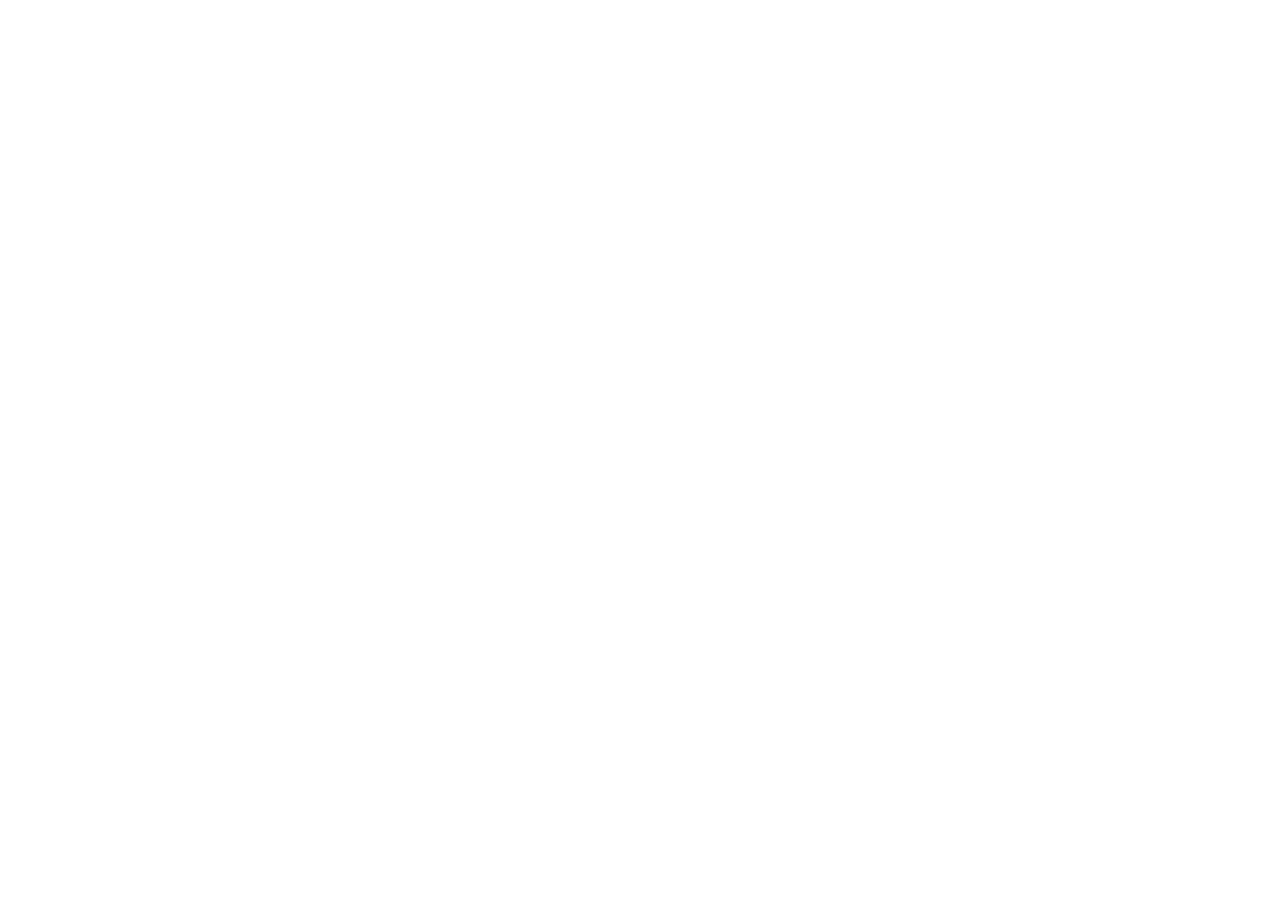
==== index.html @ 20d8fd20 "First Commit" ====
<!DOCTYPE html>
<html lang="en">
<head>
    <meta charset="UTF-8">
    <meta http-equiv="X-UA-Compatible" content="IE=edge">
    <meta name="viewport" content="width=device-width, initial-scale=1.0">
    <title>Pagina Principal</title>
</head>
<body>
    <!-- 
<ul>
        <li>
            <a href="/expanding-cards/index.html">Expanding Cards</a>
            </li>
        <li>
            <a href="/progress-steps/index.html">Progress Steps</a>
        </li>
        <li>
            <a href="/rotating-navigation-animation/index.html">Prograss Steps</a>
            </li>
        <li>
            <a href="/hidden-search-widget/">Hidden Search Widget</a>
        </li>
        <li>
            <a href="/blurry-loading/index.html">Blurry Loading</a>
            </li>
        <li>
            <a href="scroll-animation/index.html">Scroll Animation</a>
            </li>
        <li>
            <a href="split-landing-page/index.html">Split Landing Page</a>
            </li>
        <li>
            <a href="form-wave/index.html">Form Wave</a>
            </li>
        <li>
            <a href="sound-board/index.html">Sound Board</a>
            </li>
        <li>
            <a href="dad-jokes/index.html">Dad Jokes</a>
            </li>
        <li>
            <a href="event-keycodes/index.html">Event Keycodes</a>
            </li>
        <li>
            <a href="faq-collapse/index.html">Faq Collapse</a>
            </li>
        <li>
            <a href="random-choice-picker/index.html">Random Choice Picker</a>
            </li>
    </ul>
    -->
    

</body>
</html>
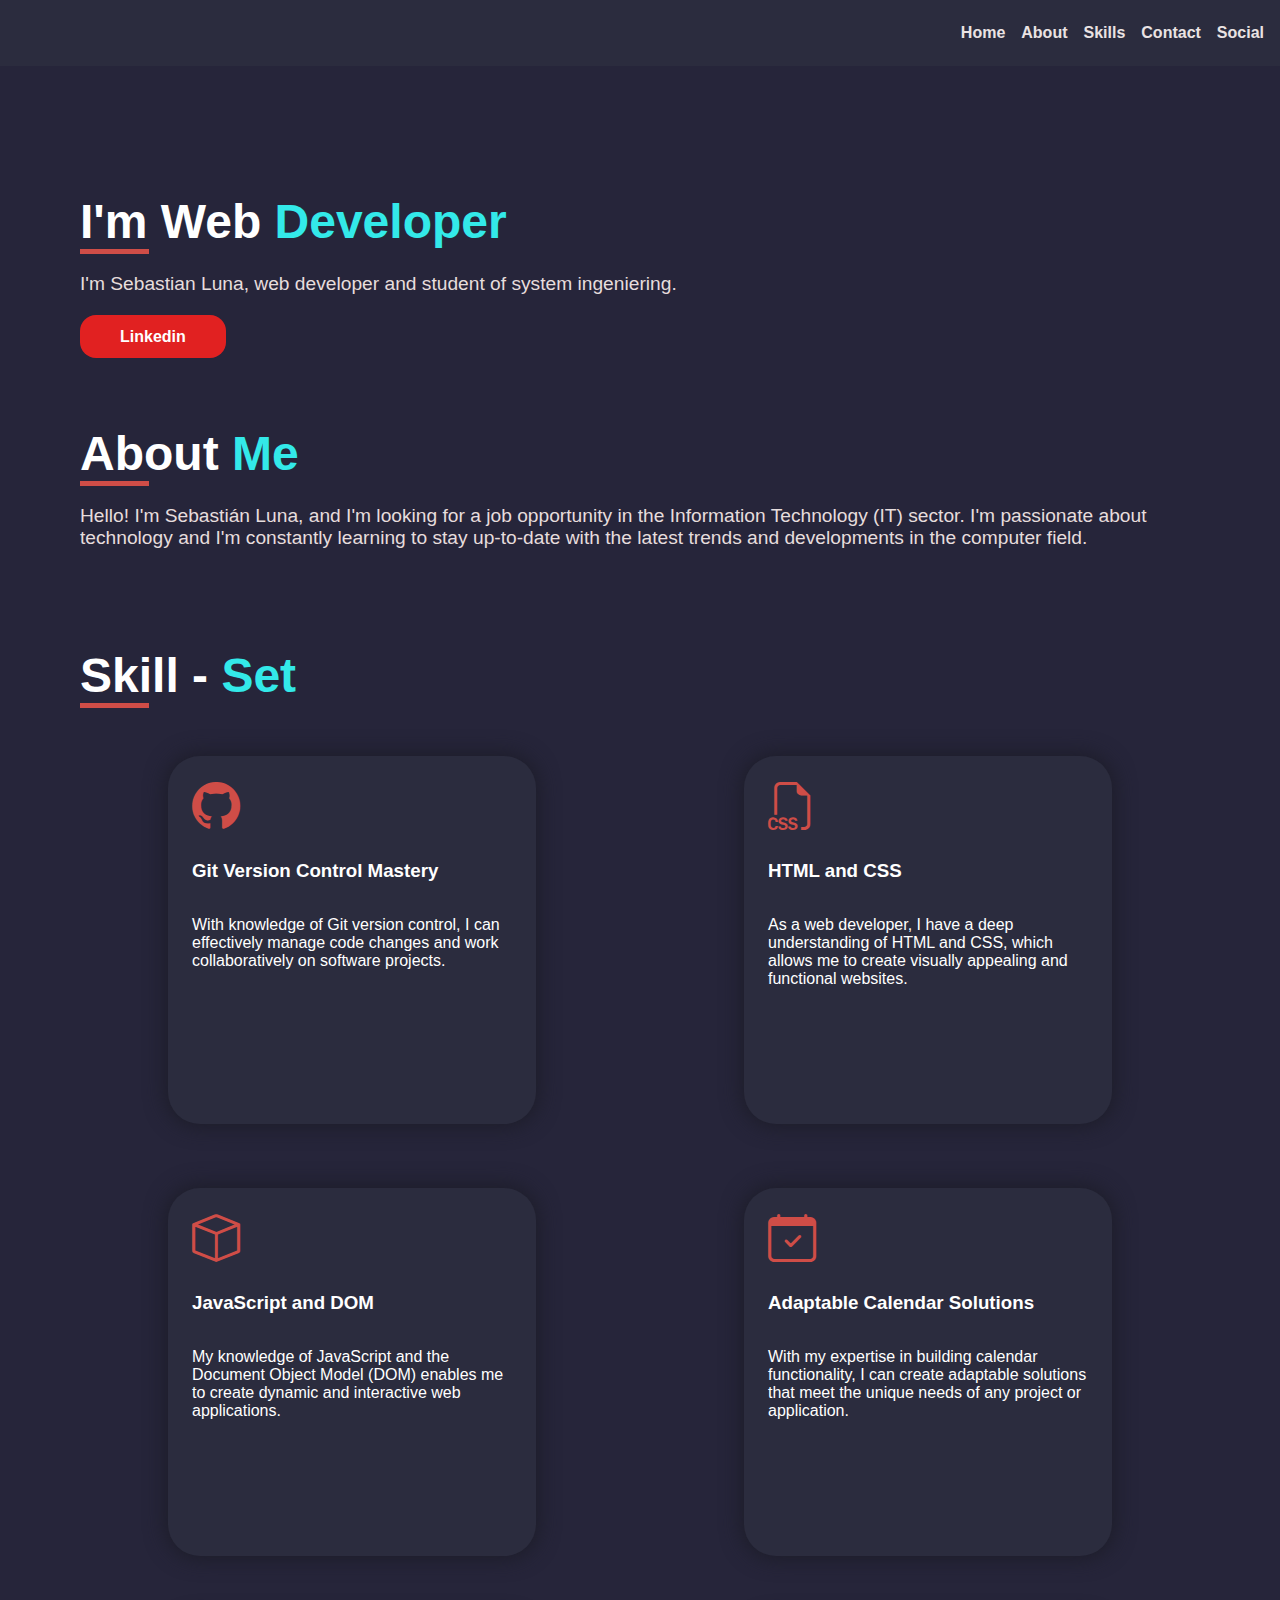
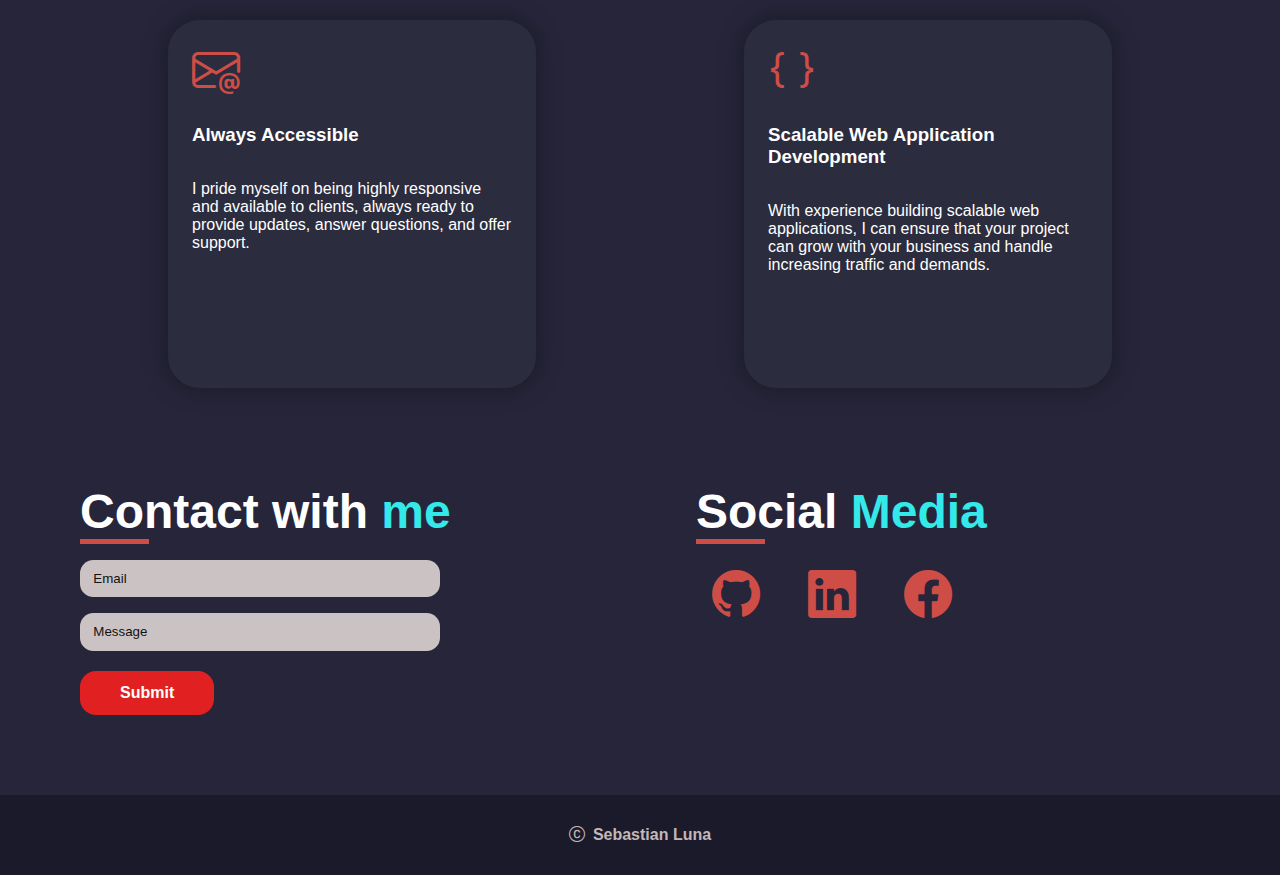
==== commit 6eee4c17: "index" ====
--- a/index.html
+++ b/index.html
@@ -4,53 +4,177 @@
     <meta charset="UTF-8">
     <meta http-equiv="X-UA-Compatible" content="IE=edge">
     <meta name="viewport" content="width=device-width, initial-scale=1.0">
-    <title>Pagina Principal</title>
+    <title>Portfolio Elias Sebastian Luna - Web developer | CSS | HTML | JavaScript | Git - Github</title>
+    <link rel="stylesheet" href="https://cdn.jsdelivr.net/npm/bootstrap-icons@1.10.3/font/bootstrap-icons.css">
+    <link rel="stylesheet" href="css/style.css">
 </head>
 <body>
-    <!-- 
-<ul>
-        <li>
-            <a href="/expanding-cards/index.html">Expanding Cards</a>
-            </li>
-        <li>
-            <a href="/progress-steps/index.html">Progress Steps</a>
-        </li>
-        <li>
-            <a href="/rotating-navigation-animation/index.html">Prograss Steps</a>
-            </li>
-        <li>
-            <a href="/hidden-search-widget/">Hidden Search Widget</a>
-        </li>
-        <li>
-            <a href="/blurry-loading/index.html">Blurry Loading</a>
-            </li>
-        <li>
-            <a href="scroll-animation/index.html">Scroll Animation</a>
-            </li>
-        <li>
-            <a href="split-landing-page/index.html">Split Landing Page</a>
-            </li>
-        <li>
-            <a href="form-wave/index.html">Form Wave</a>
-            </li>
-        <li>
-            <a href="sound-board/index.html">Sound Board</a>
-            </li>
-        <li>
-            <a href="dad-jokes/index.html">Dad Jokes</a>
-            </li>
-        <li>
-            <a href="event-keycodes/index.html">Event Keycodes</a>
-            </li>
-        <li>
-            <a href="faq-collapse/index.html">Faq Collapse</a>
-            </li>
-        <li>
-            <a href="random-choice-picker/index.html">Random Choice Picker</a>
-            </li>
-    </ul>
-    -->
-    
+    <header>
+        <nav>
+            <ul class="list">
+                <li class="list__item"><a href="#" class="nav__link">Home</a><div class="detail--link"></div></li>
+                <li class="list__item"><a href="#about" class="nav__link">About</a><div class="detail--link"></div></li>
+                <li class="list__item"><a href="#skills" class="nav__link">Skills</a><div class="detail--link"></div></li>
+                <li class="list__item"><a href="#contact" class="nav__link">Contact</a><div class="detail--link"></div></li>
+                <li class="list__item"><a href="#social" class="nav__link">Social</a><div class="detail--link"></div></li>
+            </ul>
+        </nav>
+    </header>
 
+    <main>
+        
+        <section id="home">
+            <div class="container">
+                <div class="container__header">
+                    <h1 class="container__title">
+                        I'm Web <span class="span--change">Developer</span>
+                    </h1>
+                    <div class="container__detail"></div>
+                </div>
+                <div class="container__body">
+                    <p class="container__text">
+                        I'm Sebastian Luna, web developer and student of system ingeniering.
+                    </p>
+                    <div class="container__btn">
+                        <a href="https://www.linkedin.com/in/eliassebastianluna/" class="btn" id="linkedin">
+                            Linkedin
+                        </a>
+                    </div>
+                </div>
+
+                <div class="emoji">
+                <img src="img/ccclaymoji.svg" alt="">
+                </div>
+            </div>
+        </section>
+
+        <section id="about">
+            <div class="container--section">
+                <div class="container__header">
+                    <h1 class="container__title">
+                        About <span class="span--change">Me</span>
+                    </h1>
+                    <div class="container__detail"></div>
+                </div>
+                <div class="container__body">
+                    <p class="container__text">
+                        Hello! I'm Sebastián Luna, and I'm looking for a job opportunity in the Information Technology (IT) sector. I'm passionate about technology and I'm constantly learning to stay up-to-date with the latest trends and developments in the computer field.
+                    </p>
+                </div>
+            </div>
+        </section>
+
+        <section id="skills">
+            <div class="container--section">
+                <div class="container__header">
+                    <h1 class="container__title">
+                        Skill - <span class="span--change">Set</span>
+                    </h1>
+                    <div class="container__detail"></div>
+                </div>
+                <div class="container__body">
+                    <div class="container__cards">
+                        <div class="card">
+                            <i class="bi bi-github card__img"></i>
+                            <h3 class="card__title">
+                                Git Version Control Mastery
+                            </h3>
+                            <p class="card__text">
+                                With knowledge of Git version control, I can effectively manage code changes and work collaboratively on software projects.
+                            </p>
+                        </div>
+                        <div class="card">
+                            <i class="bi bi-filetype-css card__img"></i>
+                            <h3 class="card__title">
+                                HTML and CSS
+                            </h3>
+                            <p class="card__text">
+                                As a web developer, I have a deep understanding of HTML and CSS, which allows me to create visually appealing and functional websites.
+                            </p>
+                        </div>
+                        <div class="card">
+                            <i class="bi bi-box card__img"></i>
+                            <h3 class="card__title">
+                                JavaScript and DOM
+                            </h3>
+                            <p class="card__text">
+                                My knowledge of JavaScript and the Document Object Model (DOM) enables me to create dynamic and interactive web applications.
+                            </p>
+                        </div>
+                        <div class="card">
+                            <i class="bi bi-calendar-check card__img"></i>
+                            <h3 class="card__title">
+                                Adaptable Calendar Solutions
+                            </h3>
+                            <p class="card__text">
+                                With my expertise in building calendar functionality, I can create adaptable solutions that meet the unique needs of any project or application.
+                            </p>
+                        </div>
+                        <div class="card">
+                            <i class="bi bi-envelope-at card__img"></i>
+                            <h3 class="card__title">
+                                Always Accessible
+                            </h3>
+                            <p class="card__text">
+                                I pride myself on being highly responsive and available to clients, always ready to provide updates, answer questions, and offer support.
+                            </p>
+                        </div>
+                        <div class="card">
+                            <i class="bi bi-braces card__img"></i>
+                            <h3 class="card__title">
+                                Scalable Web Application Development
+                            </h3>
+                            <p class="card__text">
+                                With experience building scalable web applications, I can ensure that your project can grow with your business and handle increasing traffic and demands.
+                            </p>
+                        </div>
+                    </div>
+                </div>
+            </div>
+        </section>
+
+        <section id="contact">
+            <div class="container container--contact">
+                <div class="container__header">
+                    <h1 class="container__title">
+                        Contact with <span class="span--change">me</span>
+                    </h1>
+                    <div class="container__detail"></div>
+                </div>
+                <div class="container__body">
+                    <form action="post" class="container__form">
+                        <input class="input__form" placeholder="Email" type="email" name="email" id="email">
+                        <input class="input__form" placeholder="Message" type="text" rows="4">
+                        <input class="input__btn" type="submit" value="Submit">
+                    </form>
+                </div>
+            </div>
+
+            <section id="social">
+                <div class="container">
+                    <div class="container__header">
+                        <h1 class="container__title">
+                            Social <span class="span--change">Media</span>
+                        </h1>
+                        <div class="container__detail"></div>
+                    </div>
+                    <div class="container__body">
+                       <div class="social--links">
+                        <a href="https://github.com/Stresadiz" class="social--link"><i class="bi bi-github icon--link"></i></a>
+                        <a href="https://www.linkedin.com/in/eliassebastianluna/" class="social--link"><i class="bi bi-linkedin icon--link"></i></a>
+                        <a href="https://www.facebook.com/elias.luna.77312/" class="social--link"><i class="bi bi-facebook icon--link"></i>
+                        </a>
+                    </div>
+                    </div>
+                </div>
+            </section>
+        </section>
+    </main>
+
+    <footer>
+        <i class="bi bi-c-circle"></i><h4>Sebastian Luna</h4>
+    </footer>
+
+    <script src="script.js"></script>
 </body>
 </html>--- a/css/style.css
+++ b/css/style.css
@@ -0,0 +1,356 @@
+*{
+    font-family: Helvetica, sans-serif;
+    margin: 0;
+    padding: 0;
+    scrollbar-width: thin;
+    scrollbar-color: #cf4d47 #232437;
+    scroll-behavior: smooth;
+}
+
+/*
+    Scroll bar
+*/
+
+/* Firefox */
+
+  /* Chrome, Edge and Safari */
+*::-webkit-scrollbar {
+    width: 10px;
+    width: 10px;
+}
+  *::-webkit-scrollbar-track {
+    border-radius: 0px;
+    background-color: #232437;
+  }
+  
+  *::-webkit-scrollbar-track:hover {
+    background-color: #232437;
+  }
+  
+  *::-webkit-scrollbar-track:active {
+    background-color: #232437;
+  }
+  
+  *::-webkit-scrollbar-thumb {
+    border-radius: 5px;
+    background-color: #892722;
+  }
+  
+  *::-webkit-scrollbar-thumb:hover {
+    background-color: #892722;
+  }
+  
+  *::-webkit-scrollbar-thumb:active {
+    background-color: #cf4d47;
+  }
+
+  /*
+    Body
+  */
+
+body{
+    background-color: #26253a;
+    overflow-x: hidden;
+}
+
+header{
+    display: flex;
+    justify-content: flex-end;
+    padding: 1.5em 1em;
+    background-color: #2b2c3e;
+}
+
+.list{
+    list-style: none;
+    display: flex;
+    gap: 1em;
+}
+
+.list__item{
+    display: inline;
+    position: relative;
+}
+
+.detail--link{
+    position: absolute;
+    bottom: -0.5em;
+    height: 0.3em;
+    background-color: #cf4d47;
+    width: 0;
+}
+
+.nav__link{
+    color: rgb(234, 227, 227);
+    text-transform: capitalize;
+    text-decoration: none;
+    font-weight: 600;
+    font-size: 1em;
+}
+
+.nav__link:hover{
+    color: rgb(225, 33, 33);
+    transition: 1s;
+}
+
+main{
+    padding: 5em;
+    position: relative;
+}
+
+footer{
+    display: flex;
+    justify-content: center;
+    align-items: center;
+    gap: 0.5em;
+    height: 5em;
+    background-color: rgba(0, 0, 0, 0.274);
+    color: rgb(196, 183, 183);
+}
+
+/*
+    Containers
+*/
+
+.container{
+    display: flex;
+    flex-direction: column;
+    position: relative;
+    padding: 3em 0;
+}
+
+.container--section{
+    display: flex;
+    flex-direction: column;
+    position: relative;
+    padding: 4em 0 1em 0;
+}
+
+.container__header{
+    position: relative;
+}
+
+.container__detail{
+    padding: 0.15em;
+    background-color: #cf4d47;
+    max-width: 4em;
+}
+
+.container__title{
+    font-size: 3em;
+    color: white;
+}
+
+.container__text{
+    color: rgb(230, 221, 221);
+    padding: 1em 0;
+    font-size: 1.2em;
+}
+
+.container__form{
+    display: flex;
+    flex-direction: column;
+    gap: 1em;
+    padding: 1em 0;
+}
+
+.container--contact{
+    width: 100%;
+}
+
+#contact{
+    display: flex;
+    flex-wrap: wrap;
+    gap: 5em;
+    justify-content: space-between;
+    width: 100%;
+}
+
+#social{
+    width: 100%;
+}
+
+@media screen and (min-width: 900px ) {
+    .container--contact{
+        width: 45%;
+    }
+    
+    #contact{
+        display: flex;
+        flex-wrap: wrap;
+        gap: 5em;
+        justify-content: space-between;
+        width: 100%;
+    }
+    
+    #social{
+        width: 45%;
+    }
+}
+
+.input__form{
+    background-color: rgb(203, 195, 195);
+    border: none;
+    height: 2.8em;
+    color: rgb(0, 0, 0);
+    padding: 0 1em;
+    max-width: 25em;
+    border-radius: 1em;
+}
+
+.input__form::placeholder{
+    color: rgb(19, 18, 18);
+}
+
+.input__form:focus{
+    background-color: rgb(160, 153, 153);
+    outline: none;
+}
+
+.input__btn{
+    position: absolute;
+    bottom: 0em;
+    left: 0;
+    padding: 0.8em 2.5em;
+    background-color: rgb(225, 33, 33);
+    border: none;
+    color: rgb(255, 255, 255);
+    font-size: 1em;
+    border: none;
+    -webkit-appearance: none;
+    -ms-appearance: none;
+    -moz-appearance: none;
+    appearance: none;
+    border-radius: 16px;
+    font-weight: 600;
+}
+
+.input__btn:hover{
+    transition: 0.4s;
+    cursor: pointer;
+    transition: 0.4s;
+    box-shadow: 0px 0px 10px 2px rgb(151, 40, 40);
+}
+
+.container__btn{
+    position: absolute;
+    bottom: 1em;
+    left: 0;
+}
+
+.social--links{
+    display: flex;
+    flex-direction: row;
+    flex-wrap: wrap;
+    padding: 1.5em 1em;
+    gap: 3em;
+}
+
+.social--link{
+    color: inherit;
+}
+
+.icon--link{
+    font-size: 3em;
+    color: #cf4d47;
+}
+
+.icon--link:hover{
+    color: #892722;
+    transition: 0.5s;
+}
+
+.btn{
+    padding: 0.8em 2.5em;
+    background-color: rgb(225, 33, 33);
+    color: white;
+    text-decoration: none;
+    text-transform: capitalize;
+    font-size: 1em;
+    border-radius: 16px;
+    font-weight: 600;
+}
+
+.btn:hover{
+    transition: 0.4s;
+    box-shadow: 0px 0px 10px 2px rgb(151, 40, 40);
+}
+
+/*
+    Cards
+*/
+
+.container__cards{
+    padding: 2em 0 1em 0;
+    display: flex;
+    flex-wrap: wrap;
+    gap: 2em;
+    justify-content: flex-start;
+}
+
+.card{
+    padding: 1.5em;
+    display: flex;
+    flex-direction: column;
+    gap: 1em;
+    background-color: #2b2c3e;
+    box-shadow: 0px 0px 20px 3px #1d1d29;
+    width: 20em;
+    margin: auto;
+    margin: 1em auto;
+    border-radius: 2em;
+    height: 20em;
+}
+
+.card__img{
+    font-size: 3em;
+    color: #cf4d47;
+}
+
+.card__title{
+    color: #ffffff;
+    padding: 0.5em 0;
+}
+
+.card__text{
+    color: white;
+    padding: 0.5em 0;
+    height: 18em;
+    width: 100%;
+}
+
+/*
+    Animations
+*/
+
+.color__change{
+    animation: color-change 5s infinite;
+}
+
+.span--change{
+    color: rgb(51, 233, 233);
+}
+
+.emoji{
+    position: absolute;
+    top: 0;
+    right: -2em;
+    width: 0em;
+    z-index: -2;
+}
+
+@keyframes color-change {
+    0%{
+        color: aqua;
+        text-shadow: 0.1em 0.1em rgb(46, 96, 166);
+    }
+
+    50%{
+        color: rgb(11, 88, 88);
+        text-shadow: 0.1em 0.1em rgb(0, 0, 0);
+    }
+
+    100%{
+        color: aqua;
+        text-shadow: 0.1em 0.1em rgb(46, 96, 166);
+    }
+}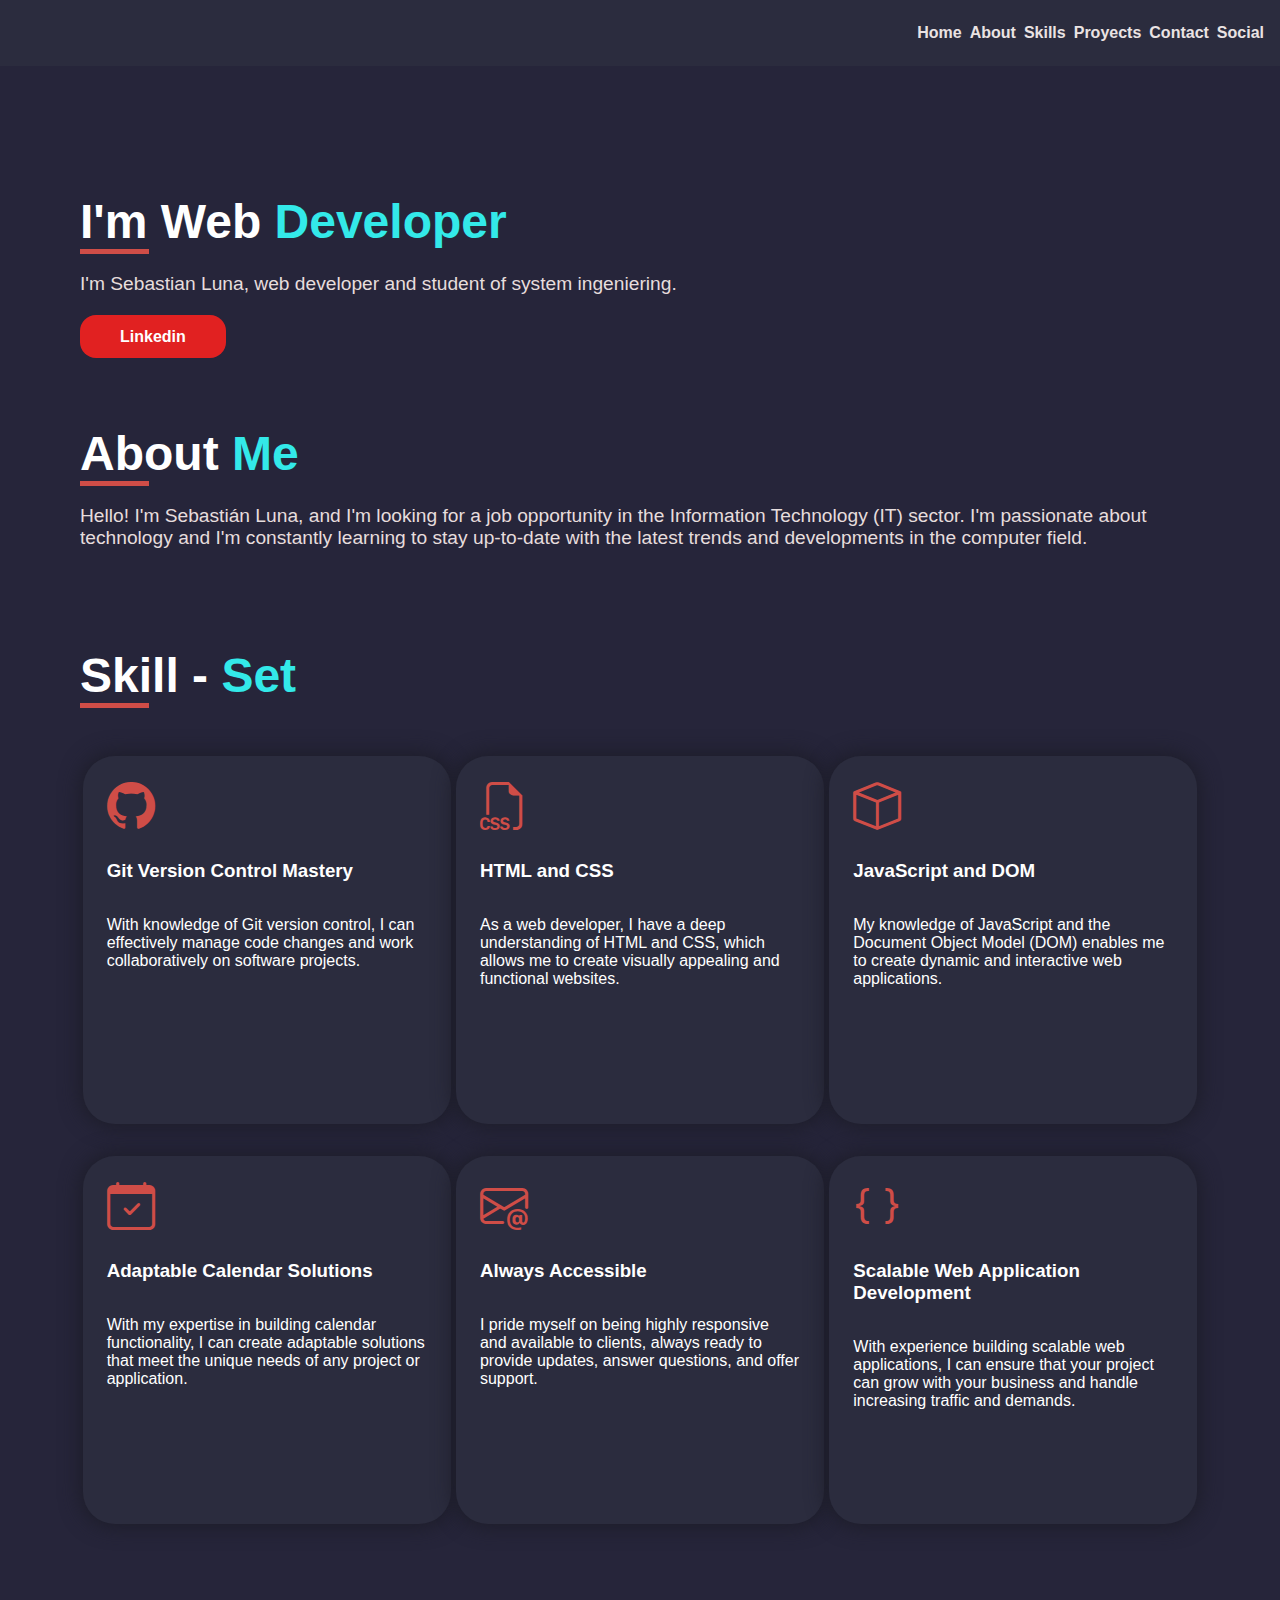
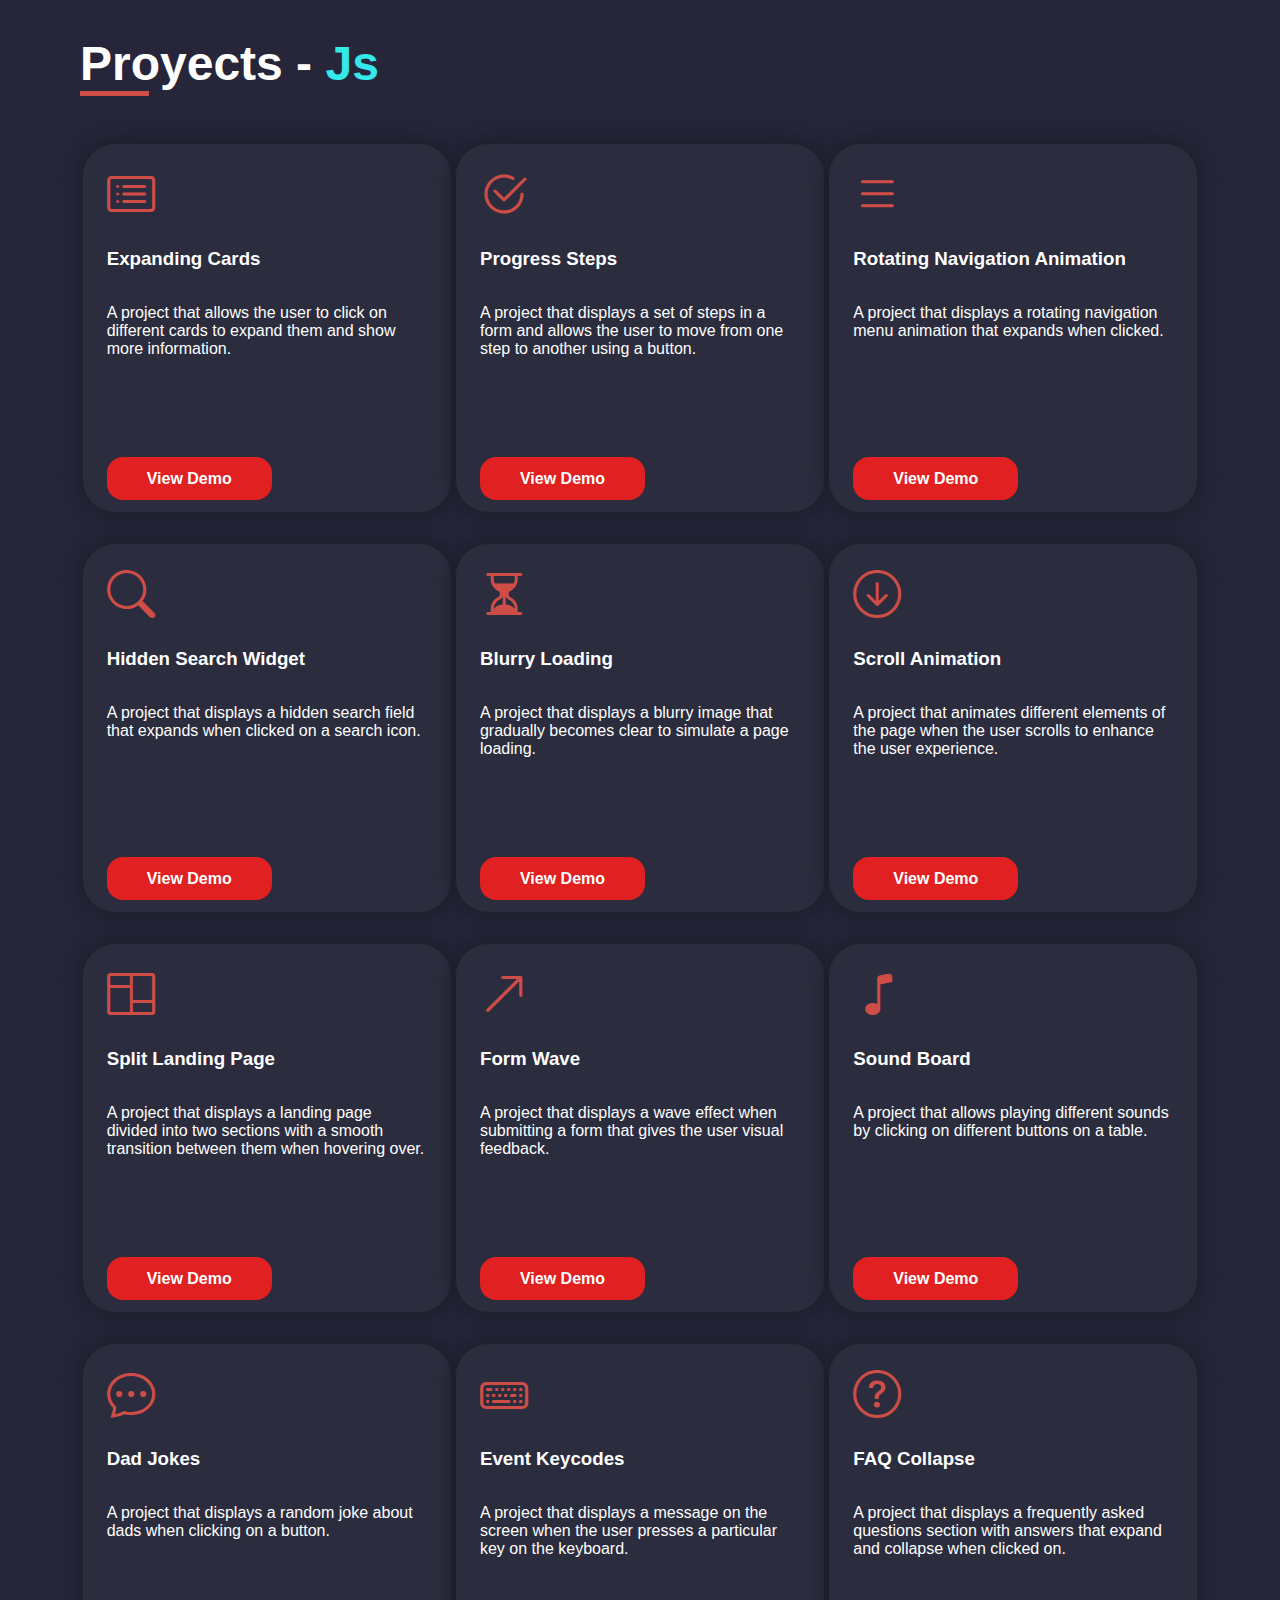
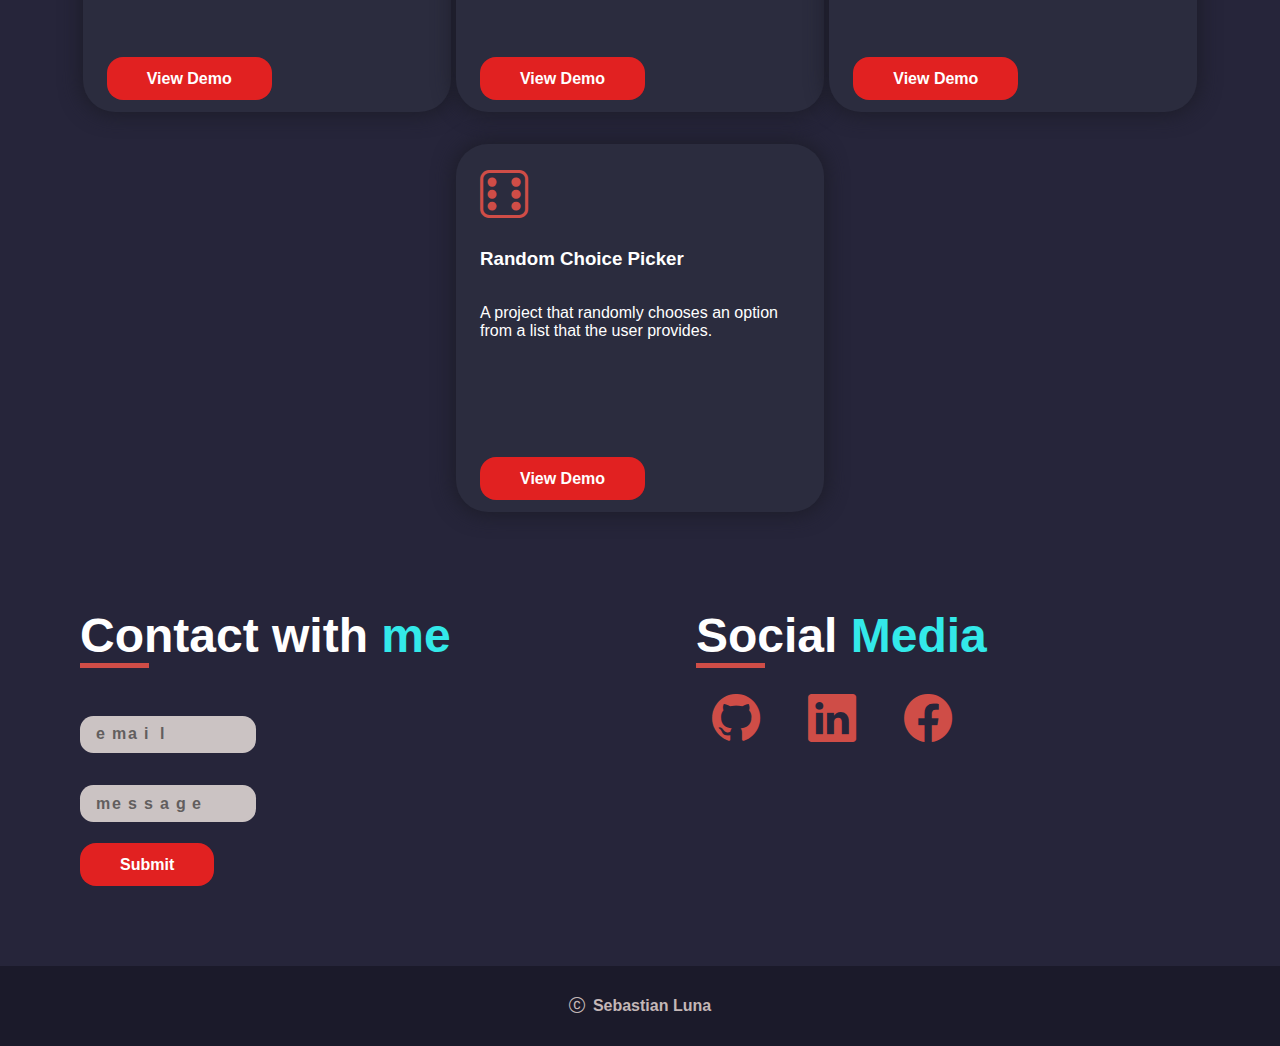
==== commit ccc298bf: "Web complete" ====
--- a/index.html
+++ b/index.html
@@ -5,6 +5,11 @@
     <meta http-equiv="X-UA-Compatible" content="IE=edge">
     <meta name="viewport" content="width=device-width, initial-scale=1.0">
     <title>Portfolio Elias Sebastian Luna - Web developer | CSS | HTML | JavaScript | Git - Github</title>
+    <meta name="description" content="Portfolio web de Sebastian Luna, el cual incluye sus mini proyectos de javascript, las skills y un form de contacto">
+    <meta name="keywords" content="portfolio web, developer, diseño gráfico, desarrollo web, ilustración, HTML, CSS, javascript, web designer">
+    <meta name="author" content="Sebastian Luna">
+    <meta name="robots" content="index, follow">
+    <meta name="google-site-verification" content="tu-código-de-verificación-de-Google">
     <link rel="stylesheet" href="https://cdn.jsdelivr.net/npm/bootstrap-icons@1.10.3/font/bootstrap-icons.css">
     <link rel="stylesheet" href="css/style.css">
 </head>
@@ -15,6 +20,7 @@
                 <li class="list__item"><a href="#" class="nav__link">Home</a><div class="detail--link"></div></li>
                 <li class="list__item"><a href="#about" class="nav__link">About</a><div class="detail--link"></div></li>
                 <li class="list__item"><a href="#skills" class="nav__link">Skills</a><div class="detail--link"></div></li>
+                <li class="list__item"><a href="#proyects" class="nav__link">Proyects</a><div class="detail--link"></div></li>
                 <li class="list__item"><a href="#contact" class="nav__link">Contact</a><div class="detail--link"></div></li>
                 <li class="list__item"><a href="#social" class="nav__link">Social</a><div class="detail--link"></div></li>
             </ul>
@@ -133,6 +139,177 @@
             </div>
         </section>
 
+        <section id="proyects">
+            <div class="container--section">
+                <div class="container__header">
+                    <h1 class="container__title">
+                        Proyects - <span class="span--change">Js</span>
+                    </h1>
+                    <div class="container__detail"></div>
+                </div>
+                <div class="container__body">
+                    <div class="container__cards">
+                        <div class="card">
+                            <i class="bi bi-card-list card__img"></i>
+                            <h3 class="card__title">
+                                Expanding Cards
+                            </h3>
+                            <p class="card__text">
+                                A project that allows the user to click on different cards to expand them and show more information.
+                            </p>
+                            <div class="container--btn">
+                                <a href="/expanding-cards/index.html" class="btn">View Demo</a>
+                            </div>
+                        </div>
+                        <div class="card">
+                            <i class="bi bi-check2-circle card__img"></i>
+                            <h3 class="card__title">
+                                Progress Steps
+                            </h3>
+                            <p class="card__text">
+                                A project that displays a set of steps in a form and allows the user to move from one step to another using a button.
+                            </p>
+                            <div class="container--btn">
+                                <a href="/progress-steps/index.html" class="btn">View Demo</a>
+                            </div>
+                        </div>
+                        <div class="card">
+                            <i class="bi bi-list card__img"></i>
+                            <h3 class="card__title">
+                                Rotating Navigation Animation
+                            </h3>
+                            <p class="card__text">
+                                A project that displays a rotating navigation menu animation that expands when clicked.
+                            </p>
+                            <div class="container--btn">
+                                <a href="/rotating-navigation-animation/index.html" class="btn">View Demo</a>
+                            </div>
+                        </div>
+                        <div class="card">
+                            <i class="bi bi-search card__img"></i>
+                            <h3 class="card__title">
+                                Hidden Search Widget
+                            </h3>
+                            <p class="card__text">
+                                A project that displays a hidden search field that expands when clicked on a search icon.
+                            </p>
+                            <div class="container--btn">
+                                <a href="/hidden-search-widget/index.html" class="btn">View Demo</a>
+                            </div>
+                        </div>
+                        <div class="card">
+                            <i class="bi bi-hourglass-split card__img"></i>
+                            <h3 class="card__title">
+                                Blurry Loading
+                            </h3>
+                            <p class="card__text">
+                                A project that displays a blurry image that gradually becomes clear to simulate a page loading.
+                            </p>
+                            <div class="container--btn">
+                                <a href="/blurry-loading/index.html" class="btn">View Demo</a>
+                            </div>
+                        </div>
+                        <div class="card">
+                            <i class="bi bi-arrow-down-circle card__img"></i>
+                            <h3 class="card__title">
+                                Scroll Animation
+                            </h3>
+                            <p class="card__text">
+                                A project that animates different elements of the page when the user scrolls to enhance the user experience.
+                            </p>
+                            <div class="container--btn">
+                                <a href="/scroll-animation/index.html" class="btn">View Demo</a>
+                            </div>
+                        </div>
+                        <div class="card">
+                            <i class="bi bi-columns card__img"></i>
+                            <h3 class="card__title">
+                                Split Landing Page
+                            </h3>
+                            <p class="card__text">
+                                A project that displays a landing page divided into two sections with a smooth transition between them when hovering over.
+                            </p>
+                            <div class="container--btn">
+                                <a href="/split-landing-page/index.html" class="btn">View Demo</a>
+                            </div>
+                        </div>
+                        <div class="card">
+                            <i class="bi bi-arrow-up-right card__img"></i>
+                            <h3 class="card__title">
+                                Form Wave
+                            </h3>
+                            <p class="card__text">
+                                A project that displays a wave effect when submitting a form that gives the user visual feedback.
+                            </p>
+                            <div class="container--btn">
+                                <a href="/form-wave/index.html" class="btn">View Demo</a>
+                            </div>
+                        </div>
+                        <div class="card">
+                            <i class="bi bi-music-note card__img"></i>
+                            <h3 class="card__title">
+                                Sound Board
+                            </h3>
+                            <p class="card__text">
+                                A project that allows playing different sounds by clicking on different buttons on a table.
+                            </p>
+                            <div class="container--btn">
+                                <a href="/sound-board/index.html" class="btn">View Demo</a>
+                            </div>
+                        </div>
+                        <div class="card">
+                            <i class="bi bi-chat-dots card__img"></i>
+                            <h3 class="card__title">
+                                Dad Jokes
+                            </h3>
+                            <p class="card__text">
+                                A project that displays a random joke about dads when clicking on a button.
+                            </p>
+                            <div class="container--btn">
+                                <a href="/dad-jokes/index.html" class="btn">View Demo</a>
+                            </div>
+                        </div>
+                        <div class="card">
+                            <i class="bi bi-keyboard card__img"></i>
+                            <h3 class="card__title">
+                                Event Keycodes
+                            </h3>
+                            <p class="card__text">
+                                A project that displays a message on the screen when the user presses a particular key on the keyboard.
+                            </p>
+                            <div class="container--btn">
+                                <a href="/event-keycodes/index.html" class="btn">View Demo</a>
+                            </div>
+                        </div>
+                        <div class="card">
+                            <i class="bi bi-question-circle card__img"></i>
+                            <h3 class="card__title">
+                                FAQ Collapse
+                            </h3>
+                            <p class="card__text">
+                                A project that displays a frequently asked questions section with answers that expand and collapse when clicked on.
+                            </p>
+                            <div class="container--btn">
+                                <a href="/faq-collapse/index.html" class="btn">View Demo</a>
+                            </div>
+                        </div>
+                        <div class="card">
+                            <i class="bi bi-dice-6 card__img"></i>
+                            <h3 class="card__title">
+                                Random Choice Picker
+                            </h3>
+                            <p class="card__text">
+                                A project that randomly chooses an option from a list that the user provides.
+                            </p>
+                            <div class="container--btn">
+                                <a href="/random-choice-picker/index.html" class="btn">View Demo</a>
+                            </div>
+                        </div>
+                    </div>
+                </div>
+            </div>
+        </section>
+
         <section id="contact">
             <div class="container container--contact">
                 <div class="container__header">
@@ -143,8 +320,14 @@
                 </div>
                 <div class="container__body">
                     <form action="post" class="container__form">
-                        <input class="input__form" placeholder="Email" type="email" name="email" id="email">
-                        <input class="input__form" placeholder="Message" type="text" rows="4">
+                        <div class="email">
+                            <p class="wave--email"></p>
+                            <input class="input__form input" type="email" name="email" id="email">
+                        </div>
+                        <div class="text">
+                            <p class="wave--msg"></p>
+                            <input class="input__form input" type="text" rows="4" name="text" id="text">
+                        </div>
                         <input class="input__btn" type="submit" value="Submit">
                     </form>
                 </div>
@@ -159,7 +342,7 @@
                         <div class="container__detail"></div>
                     </div>
                     <div class="container__body">
-                       <div class="social--links">
+                        <div class="social--links">
                         <a href="https://github.com/Stresadiz" class="social--link"><i class="bi bi-github icon--link"></i></a>
                         <a href="https://www.linkedin.com/in/eliassebastianluna/" class="social--link"><i class="bi bi-linkedin icon--link"></i></a>
                         <a href="https://www.facebook.com/elias.luna.77312/" class="social--link"><i class="bi bi-facebook icon--link"></i>
--- a/css/style.css
+++ b/css/style.css
@@ -63,7 +63,7 @@
 .list{
     list-style: none;
     display: flex;
-    gap: 1em;
+    gap: 0.5em;
 }
 
 .list__item{
@@ -149,8 +149,8 @@
 .container__form{
     display: flex;
     flex-direction: column;
-    gap: 1em;
-    padding: 1em 0;
+    gap: 2em;
+    padding: 3em 0 1em 0;
 }
 
 .container--contact{
@@ -268,12 +268,14 @@
     font-size: 1em;
     border-radius: 16px;
     font-weight: 600;
+    border: none;
 }
 
 .btn:hover{
     transition: 0.4s;
-    box-shadow: 0px 0px 10px 2px rgb(151, 40, 40);
-}
+    box-shadow: 0px 0px 10px 2px rgb(189, 77, 77);
+}
+
 
 /*
     Cards
@@ -283,7 +285,7 @@
     padding: 2em 0 1em 0;
     display: flex;
     flex-wrap: wrap;
-    gap: 2em;
+    gap: 2m;
     justify-content: flex-start;
 }
 
@@ -353,4 +355,38 @@
         color: aqua;
         text-shadow: 0.1em 0.1em rgb(46, 96, 166);
     }
-}+}
+
+.email{
+    position: relative;
+}
+
+.text{
+    position: relative;
+}
+
+.wave--email{
+    position: relative;
+    top: 0;
+    left: 1em;
+}
+
+.email--char{
+    position: absolute;
+    top: 0.6em;
+    font-weight: 600;
+    color: rgb(98, 94, 94);
+}
+
+.wave--msg{
+    position: absolute;
+    top: 0.2em;
+    left: 1em;
+    color: rgb(98, 94, 94);
+}
+
+.text--char{
+    position: absolute;
+    top: 0.4em;
+    font-weight: 600;
+}
